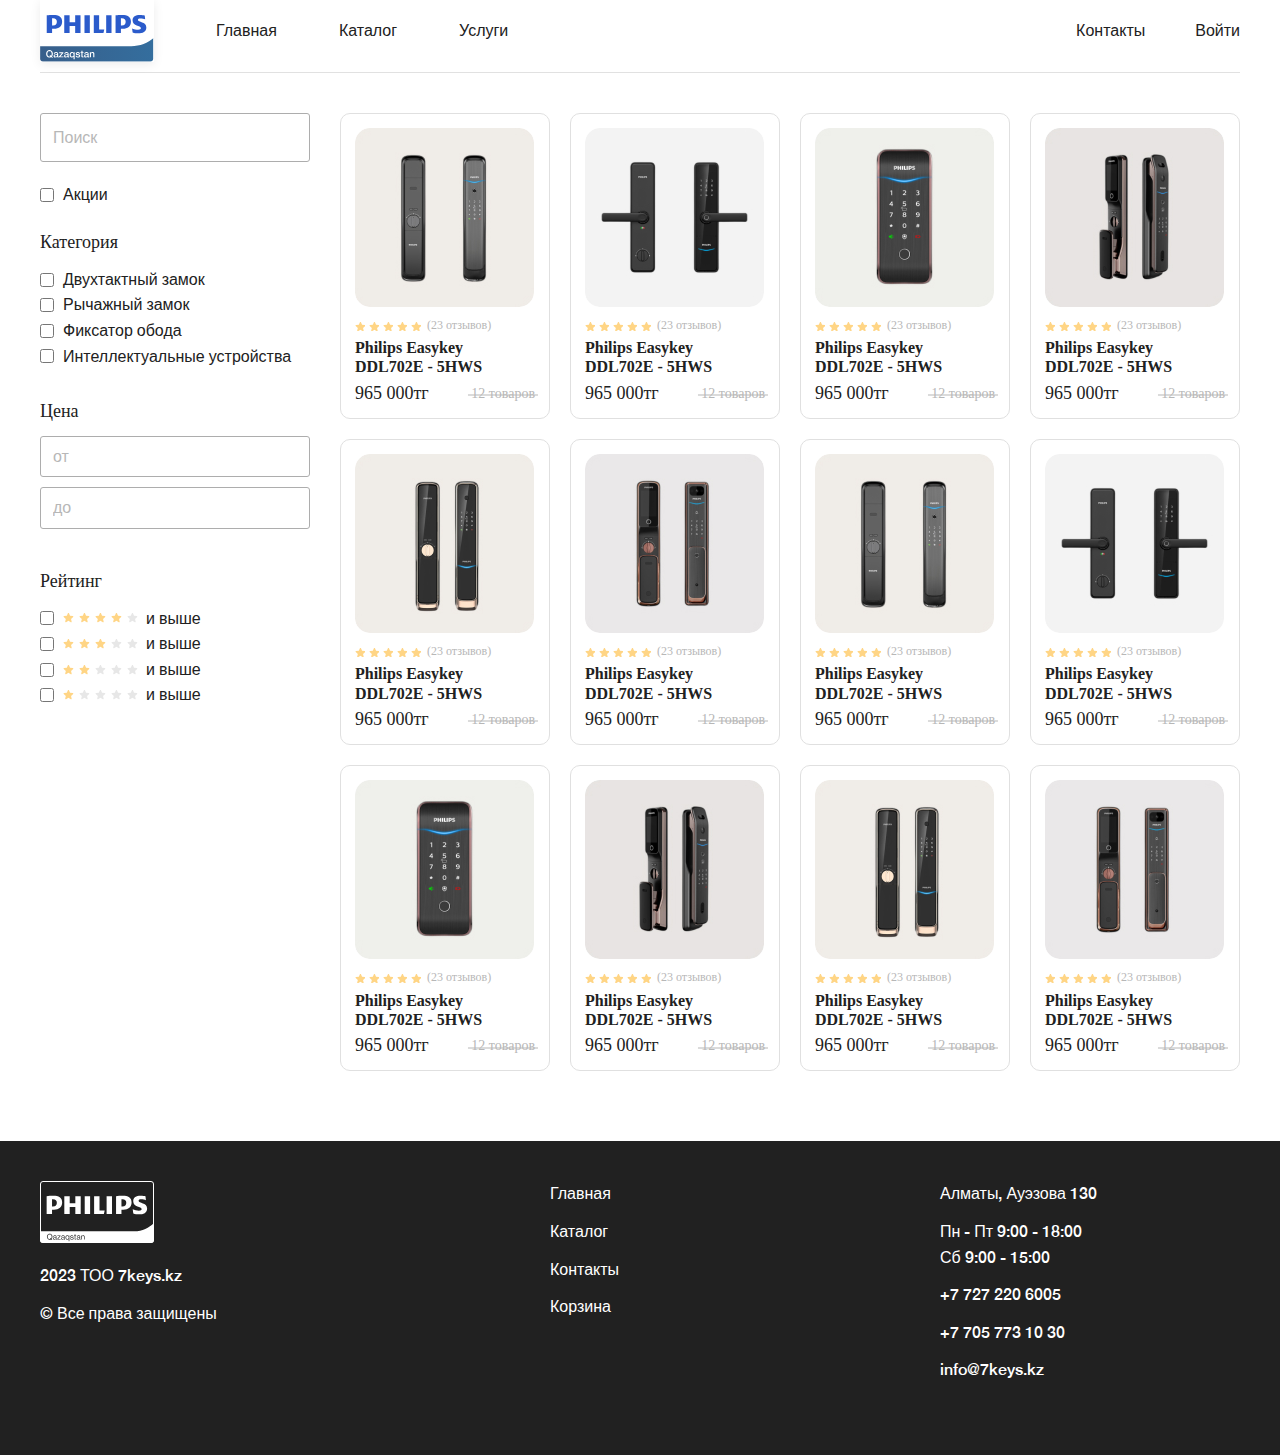
==== pages/uiLanding/catalog.html @ f738c66e "push all files" ====
<!DOCTYPE html>
<html lang="en">
<head>
  <meta charset="UTF-8">
  <meta http-equiv="X-UA-Compatible" content="IE=edge">
  <meta name="viewport" content="width=device-width, initial-scale=1.0">
  <link rel="stylesheet" href="../../../assets/css/index.min.css">
  <title>Электронные замки Philips</title>
</head>
<body>
  <header class="header">
    <div class="wrapper">
      <div class="header-inner">
        <div class="header-col">
          <a class="header-logo" href="#">
            <img src="../../assets/images/logo.svg" alt="">
          </a>
          <a class="header-link line" href="../../index.html">
            <p class="header-text">Главная</p>
          </a>
          <a class="header-link line" href="./catalog.html">
            <p class="header-text">Каталог</p>
          </a>
          <a class="header-link line" href="./services.html">
            <p class="header-text">Услуги</p>
          </a>
        </div>

        <div class="header-col">
          <a class="header-link line" href="./contacts.html">
            <p class="header-text">Контакты</p>
          </a>
          <a class="header-link line" href="#">
            <p class="header-text">Войти</p>
          </a>
        </div>
      </div>
    </div>
  </header>

  <div class="catalog">
    <div class="wrapper">
      <div class="catalog-inner">
        <div class="catalog-filter">
          <input class="catalog-filter-nameIput" type="text" placeholder="Поиск"/>

          <label for="" class="catalog-filter-label catalog-filter-sale">
            <input type="checkbox">
            <p>Акции</p>
          </label>

          <div class="catalog-filter-item">
            <h4 class="catalog-filter-title">Категория</h4>
            <label for="" class="catalog-filter-label">
              <input type="checkbox">
              <p>Двухтактный замок</p>
            </label>
            <label for="" class="catalog-filter-label">
              <input type="checkbox">
              <p>Рычажный замок</p>
            </label>
            <label for="" class="catalog-filter-label">
              <input type="checkbox">
              <p>Фиксатор обода</p>
            </label>
            <label for="" class="catalog-filter-label">
              <input type="checkbox">
              <p>Интеллектуальные устройства</p>
            </label>
          </div>

          <div class="catalog-filter-item">
            <h4 class="catalog-filter-title">Цена</h4>
            <input class="catalog-filter-price" type="text" placeholder="от"/>
            <input class="catalog-filter-price" type="text" placeholder="до"/>
          </div>

          <div class="catalog-filter-item">
            <h4 class="catalog-filter-title">Рейтинг</h4>
            <label for="" class="catalog-filter-label">
              <input type="checkbox">
              <div class="catalog-filter-rating">
                <div class="catalog-filter-rating-stars">
                  <svg><use xlink:href="../../assets/images/sprite.svg#star"></use></svg>
                  <svg><use xlink:href="../../assets/images/sprite.svg#star"></use></svg>
                  <svg><use xlink:href="../../assets/images/sprite.svg#star"></use></svg>
                  <svg><use xlink:href="../../assets/images/sprite.svg#star"></use></svg>
                  <svg><use xlink:href="../../assets/images/sprite.svg#star-gray"></use></svg>
                </div>
                <p>и выше</p>
              </div>
            </label>
            <label for="" class="catalog-filter-label">
              <input type="checkbox">
              <div class="catalog-filter-rating">
                <div class="catalog-filter-rating-stars">
                  <svg><use xlink:href="../../assets/images/sprite.svg#star"></use></svg>
                  <svg><use xlink:href="../../assets/images/sprite.svg#star"></use></svg>
                  <svg><use xlink:href="../../assets/images/sprite.svg#star"></use></svg>
                  <svg><use xlink:href="../../assets/images/sprite.svg#star-gray"></use></svg>
                  <svg><use xlink:href="../../assets/images/sprite.svg#star-gray"></use></svg>
                </div>
                <p>и выше</p>
              </div>
            </label>
            <label for="" class="catalog-filter-label">
              <input type="checkbox">
              <div class="catalog-filter-rating">
                <div class="catalog-filter-rating-stars">
                  <svg><use xlink:href="../../assets/images/sprite.svg#star"></use></svg>
                  <svg><use xlink:href="../../assets/images/sprite.svg#star"></use></svg>
                  <svg><use xlink:href="../../assets/images/sprite.svg#star-gray"></use></svg>
                  <svg><use xlink:href="../../assets/images/sprite.svg#star-gray"></use></svg>
                  <svg><use xlink:href="../../assets/images/sprite.svg#star-gray"></use></svg>
                </div>
                <p>и выше</p>
              </div>
            </label>
            <label for="" class="catalog-filter-label">
              <input type="checkbox">
              <div class="catalog-filter-rating">
                <div class="catalog-filter-rating-stars">
                  <svg><use xlink:href="../../assets/images/sprite.svg#star"></use></svg>
                  <svg><use xlink:href="../../assets/images/sprite.svg#star-gray"></use></svg>
                  <svg><use xlink:href="../../assets/images/sprite.svg#star-gray"></use></svg>
                  <svg><use xlink:href="../../assets/images/sprite.svg#star-gray"></use></svg>
                  <svg><use xlink:href="../../assets/images/sprite.svg#star-gray"></use></svg>
                </div>
                <p>и выше</p>
              </div>
            </label>
          </div>
        </div>

        <div class="catalog-locks">
          <a class="locks-item" href="#">
            <div class="locks-preview">
              <img src="../../assets/images/locks/locks-1.jpg" alt="">
            </div>
            <div>
              <div class="locks-rating">
                <div class="locks-stars">
                  <svg><use xlink:href="../../assets/images/sprite.svg#star"></use></svg>
                  <svg><use xlink:href="../../assets/images/sprite.svg#star"></use></svg>
                  <svg><use xlink:href="../../assets/images/sprite.svg#star"></use></svg>
                  <svg><use xlink:href="../../assets/images/sprite.svg#star"></use></svg>
                  <svg><use xlink:href="../../assets/images/sprite.svg#star"></use></svg>
                </div>
                <div class="locks-review">(23 отзывов)</div>
              </div>
              <h3 class="locks-title">Philips Easykey DDL702E - 5HWS</h3>
              <div class="locks-bottom">
                <h4 class="locks-price">965 000тг</h4>
                <p class="locks-oldPrice">12 товаров</p>
              </div>
            </div>
          </a>
          <a class="locks-item" href="#">
            <div class="locks-preview">
              <img src="../../assets/images/locks/locks-2.jpg" alt="">
            </div>
            <div>
              <div class="locks-rating">
                <div class="locks-stars">
                  <svg><use xlink:href="../../assets/images/sprite.svg#star"></use></svg>
                  <svg><use xlink:href="../../assets/images/sprite.svg#star"></use></svg>
                  <svg><use xlink:href="../../assets/images/sprite.svg#star"></use></svg>
                  <svg><use xlink:href="../../assets/images/sprite.svg#star"></use></svg>
                  <svg><use xlink:href="../../assets/images/sprite.svg#star"></use></svg>
                </div>
                <div class="locks-review">(23 отзывов)</div>
              </div>
              <h3 class="locks-title">Philips Easykey DDL702E - 5HWS</h3>
              <div class="locks-bottom">
                <h4 class="locks-price">965 000тг</h4>
                <p class="locks-oldPrice">12 товаров</p>
              </div>
            </div>
          </a>
          <a class="locks-item" href="#">
            <div class="locks-preview">
              <img src="../../assets/images/locks/locks-3.jpg" alt="">
            </div>
            <div>
              <div class="locks-rating">
                <div class="locks-stars">
                  <svg><use xlink:href="../../assets/images/sprite.svg#star"></use></svg>
                  <svg><use xlink:href="../../assets/images/sprite.svg#star"></use></svg>
                  <svg><use xlink:href="../../assets/images/sprite.svg#star"></use></svg>
                  <svg><use xlink:href="../../assets/images/sprite.svg#star"></use></svg>
                  <svg><use xlink:href="../../assets/images/sprite.svg#star"></use></svg>
                </div>
                <div class="locks-review">(23 отзывов)</div>
              </div>
              <h3 class="locks-title">Philips Easykey DDL702E - 5HWS</h3>
              <div class="locks-bottom">
                <h4 class="locks-price">965 000тг</h4>
                <p class="locks-oldPrice">12 товаров</p>
              </div>
            </div>
          </a>
          <a class="locks-item" href="#">
            <div class="locks-preview">
              <img src="../../assets/images/locks/locks-4.jpg" alt="">
            </div>
            <div>
              <div class="locks-rating">
                <div class="locks-stars">
                  <svg><use xlink:href="../../assets/images/sprite.svg#star"></use></svg>
                  <svg><use xlink:href="../../assets/images/sprite.svg#star"></use></svg>
                  <svg><use xlink:href="../../assets/images/sprite.svg#star"></use></svg>
                  <svg><use xlink:href="../../assets/images/sprite.svg#star"></use></svg>
                  <svg><use xlink:href="../../assets/images/sprite.svg#star"></use></svg>
                </div>
                <div class="locks-review">(23 отзывов)</div>
              </div>
              <h3 class="locks-title">Philips Easykey DDL702E - 5HWS</h3>
              <div class="locks-bottom">
                <h4 class="locks-price">965 000тг</h4>
                <p class="locks-oldPrice">12 товаров</p>
              </div>
            </div>
          </a>
          <a class="locks-item" href="#">
            <div class="locks-preview">
              <img src="../../assets/images/locks/locks-5.jpg" alt="">
            </div>
            <div>
              <div class="locks-rating">
                <div class="locks-stars">
                  <svg><use xlink:href="../../assets/images/sprite.svg#star"></use></svg>
                  <svg><use xlink:href="../../assets/images/sprite.svg#star"></use></svg>
                  <svg><use xlink:href="../../assets/images/sprite.svg#star"></use></svg>
                  <svg><use xlink:href="../../assets/images/sprite.svg#star"></use></svg>
                  <svg><use xlink:href="../../assets/images/sprite.svg#star"></use></svg>
                </div>
                <div class="locks-review">(23 отзывов)</div>
              </div>
              <h3 class="locks-title">Philips Easykey DDL702E - 5HWS</h3>
              <div class="locks-bottom">
                <h4 class="locks-price">965 000тг</h4>
                <p class="locks-oldPrice">12 товаров</p>
              </div>
            </div>
          </a>
          <a class="locks-item" href="#">
            <div class="locks-preview">
              <img src="../../assets/images/locks/locks-6.jpg" alt="">
            </div>
            <div>
              <div class="locks-rating">
                <div class="locks-stars">
                  <svg><use xlink:href="../../assets/images/sprite.svg#star"></use></svg>
                  <svg><use xlink:href="../../assets/images/sprite.svg#star"></use></svg>
                  <svg><use xlink:href="../../assets/images/sprite.svg#star"></use></svg>
                  <svg><use xlink:href="../../assets/images/sprite.svg#star"></use></svg>
                  <svg><use xlink:href="../../assets/images/sprite.svg#star"></use></svg>
                </div>
                <div class="locks-review">(23 отзывов)</div>
              </div>
              <h3 class="locks-title">Philips Easykey DDL702E - 5HWS</h3>
              <div class="locks-bottom">
                <h4 class="locks-price">965 000тг</h4>
                <p class="locks-oldPrice">12 товаров</p>
              </div>
            </div>
          </a>
          <a class="locks-item" href="#">
            <div class="locks-preview">
              <img src="../../assets/images/locks/locks-1.jpg" alt="">
            </div>
            <div>
              <div class="locks-rating">
                <div class="locks-stars">
                  <svg><use xlink:href="../../assets/images/sprite.svg#star"></use></svg>
                  <svg><use xlink:href="../../assets/images/sprite.svg#star"></use></svg>
                  <svg><use xlink:href="../../assets/images/sprite.svg#star"></use></svg>
                  <svg><use xlink:href="../../assets/images/sprite.svg#star"></use></svg>
                  <svg><use xlink:href="../../assets/images/sprite.svg#star"></use></svg>
                </div>
                <div class="locks-review">(23 отзывов)</div>
              </div>
              <h3 class="locks-title">Philips Easykey DDL702E - 5HWS</h3>
              <div class="locks-bottom">
                <h4 class="locks-price">965 000тг</h4>
                <p class="locks-oldPrice">12 товаров</p>
              </div>
            </div>
          </a>
          <a class="locks-item" href="#">
            <div class="locks-preview">
              <img src="../../assets/images/locks/locks-2.jpg" alt="">
            </div>
            <div>
              <div class="locks-rating">
                <div class="locks-stars">
                  <svg><use xlink:href="../../assets/images/sprite.svg#star"></use></svg>
                  <svg><use xlink:href="../../assets/images/sprite.svg#star"></use></svg>
                  <svg><use xlink:href="../../assets/images/sprite.svg#star"></use></svg>
                  <svg><use xlink:href="../../assets/images/sprite.svg#star"></use></svg>
                  <svg><use xlink:href="../../assets/images/sprite.svg#star"></use></svg>
                </div>
                <div class="locks-review">(23 отзывов)</div>
              </div>
              <h3 class="locks-title">Philips Easykey DDL702E - 5HWS</h3>
              <div class="locks-bottom">
                <h4 class="locks-price">965 000тг</h4>
                <p class="locks-oldPrice">12 товаров</p>
              </div>
            </div>
          </a>
          <a class="locks-item" href="#">
            <div class="locks-preview">
              <img src="../../assets/images/locks/locks-3.jpg" alt="">
            </div>
            <div>
              <div class="locks-rating">
                <div class="locks-stars">
                  <svg><use xlink:href="../../assets/images/sprite.svg#star"></use></svg>
                  <svg><use xlink:href="../../assets/images/sprite.svg#star"></use></svg>
                  <svg><use xlink:href="../../assets/images/sprite.svg#star"></use></svg>
                  <svg><use xlink:href="../../assets/images/sprite.svg#star"></use></svg>
                  <svg><use xlink:href="../../assets/images/sprite.svg#star"></use></svg>
                </div>
                <div class="locks-review">(23 отзывов)</div>
              </div>
              <h3 class="locks-title">Philips Easykey DDL702E - 5HWS</h3>
              <div class="locks-bottom">
                <h4 class="locks-price">965 000тг</h4>
                <p class="locks-oldPrice">12 товаров</p>
              </div>
            </div>
          </a>
          <a class="locks-item" href="#">
            <div class="locks-preview">
              <img src="../../assets/images/locks/locks-4.jpg" alt="">
            </div>
            <div>
              <div class="locks-rating">
                <div class="locks-stars">
                  <svg><use xlink:href="../../assets/images/sprite.svg#star"></use></svg>
                  <svg><use xlink:href="../../assets/images/sprite.svg#star"></use></svg>
                  <svg><use xlink:href="../../assets/images/sprite.svg#star"></use></svg>
                  <svg><use xlink:href="../../assets/images/sprite.svg#star"></use></svg>
                  <svg><use xlink:href="../../assets/images/sprite.svg#star"></use></svg>
                </div>
                <div class="locks-review">(23 отзывов)</div>
              </div>
              <h3 class="locks-title">Philips Easykey DDL702E - 5HWS</h3>
              <div class="locks-bottom">
                <h4 class="locks-price">965 000тг</h4>
                <p class="locks-oldPrice">12 товаров</p>
              </div>
            </div>
          </a>
          <a class="locks-item" href="#">
            <div class="locks-preview">
              <img src="../../assets/images/locks/locks-5.jpg" alt="">
            </div>
            <div>
              <div class="locks-rating">
                <div class="locks-stars">
                  <svg><use xlink:href="../../assets/images/sprite.svg#star"></use></svg>
                  <svg><use xlink:href="../../assets/images/sprite.svg#star"></use></svg>
                  <svg><use xlink:href="../../assets/images/sprite.svg#star"></use></svg>
                  <svg><use xlink:href="../../assets/images/sprite.svg#star"></use></svg>
                  <svg><use xlink:href="../../assets/images/sprite.svg#star"></use></svg>
                </div>
                <div class="locks-review">(23 отзывов)</div>
              </div>
              <h3 class="locks-title">Philips Easykey DDL702E - 5HWS</h3>
              <div class="locks-bottom">
                <h4 class="locks-price">965 000тг</h4>
                <p class="locks-oldPrice">12 товаров</p>
              </div>
            </div>
          </a>
          <a class="locks-item" href="#">
            <div class="locks-preview">
              <img src="../../assets/images/locks/locks-6.jpg" alt="">
            </div>
            <div>
              <div class="locks-rating">
                <div class="locks-stars">
                  <svg><use xlink:href="../../assets/images/sprite.svg#star"></use></svg>
                  <svg><use xlink:href="../../assets/images/sprite.svg#star"></use></svg>
                  <svg><use xlink:href="../../assets/images/sprite.svg#star"></use></svg>
                  <svg><use xlink:href="../../assets/images/sprite.svg#star"></use></svg>
                  <svg><use xlink:href="../../assets/images/sprite.svg#star"></use></svg>
                </div>
                <div class="locks-review">(23 отзывов)</div>
              </div>
              <h3 class="locks-title">Philips Easykey DDL702E - 5HWS</h3>
              <div class="locks-bottom">
                <h4 class="locks-price">965 000тг</h4>
                <p class="locks-oldPrice">12 товаров</p>
              </div>
            </div>
          </a>
        </div>
      </div>
    </div>
  </div>


  <footer class="footer">
    <div class="wrapper">
      <div class="footer-inner">
        <div class="footer-col">
          <a class="footer-logo" href="#">
            <svg><use xlink:href="../../assets/images/sprite.svg#logo-white"></use></svg>
          </a>
          <p class="footer-text">2023 ТОО 7keys.kz</p>
          <p class="footer-text">© Все права защищены</p>
        </div>
        <div class="footer-col">
          <a class="footer-link line white" href="#">
            <p class="footer-text">Главная</p>
          </a>
          <a class="footer-link line white" href="#">
            <p class="footer-text">Каталог</p>
          </a>
          <a class="footer-link line white" href="#">
            <p class="footer-text">Контакты</p>
          </a>
          <a class="footer-link line white" href="#">
            <p class="footer-text">Корзина</p>
          </a>
        </div>
        <div class="footer-col">
          <p class="footer-text">Алматы, Ауэзова 130</p>
          <p class="footer-text">Пн - Пт 9:00 - 18:00 <br> Сб 9:00 - 15:00</p>
          <a class="footer-link line white" href="#">
            <p class="footer-text">+7 727 220 6005</p>
          </a>
          <a class="footer-link line white" href="#">
            <p class="footer-text">+7 705 773 10 30</p>
          </a>
          <a class="footer-link line white" href="#">
            <p class="footer-text">info@7keys.kz</p>
          </a>
        </div>
      </div>
    </div>
  </footer>
</body>
</html>
---- assets/css/index.min.css ----
@import '../fonts/HelveticaNeue/stylesheet.css';
@import '../fonts/Roboto/stylesheet.css';
body {
  font-family: "HelveticaNeue", sans-serif;
  font-size: 14px;
  color: #070917;
  background-color: #fff;
  padding: 0;
  margin: 0;
  overflow-y: overlay;
  overflow-x: hidden;
}
body.no-scroll {
  overflow: hidden;
}

#app {
  min-height: 100vh;
  overflow-x: hidden;
  display: flex;
  flex-direction: column;
  justify-content: space-between;
}

*,
*:hover,
*:after {
  box-sizing: border-box;
  font-family: "HelveticaNeue", sans-serif;
}

h1, h2, h3, h4, h5, h6, p, li, div, span {
  cursor: default;
}

h1, h2, h3, h4, h5, h6 {
  margin: 0;
  font-family: "HelveticaNeue", sans-serif;
  font-weight: 900;
}

p {
  color: #212121;
  font-size: 16px;
  line-height: 1.6;
  margin: 0;
}

ul {
  display: block;
  list-style-type: disc;
  padding-left: 24px;
  margin: 0;
}
ul li {
  color: #212121;
  font-size: 16px;
  line-height: 1.6;
  margin-bottom: 0 !important;
}

a,
input,
button {
  font-family: "HelveticaNeue", sans-serif;
  text-decoration: none;
  border: 0;
  margin: 0;
  padding: 0;
  cursor: pointer;
}
a *,
input *,
button * {
  cursor: pointer !important;
}

a button {
  pointer-events: none;
}

input {
  cursor: text;
}

textarea:focus,
input:focus,
button:focus {
  outline: none;
}

button {
  font-weight: 500;
  font-size: 14px;
  background-color: transparent;
}

a {
  color: #070917;
  font-weight: 500;
  font-size: 14px;
}

img,
.img {
  display: block;
  max-width: 100%;
  height: auto;
}

/* -----VARIABLES----- */
.bg-cover {
  overflow: hidden;
}
.bg-cover img {
  height: 100%;
  width: 100%;
}

.wrapper {
  width: 100%;
  max-width: 1280px;
  padding: 0 40px;
  margin: 0 auto;
}
.wrapper.block {
  margin: 60px 0 70px;
}
.wrapper-title {
  font-weight: 700;
  font-size: 32px;
  line-height: 1.2;
  margin-bottom: 28px;
  color: #212121;
}
.wrapper-header-withSb {
  margin-bottom: 30px;
}
.wrapper-header-withSb .wrapper-title {
  margin-bottom: 14px;
}

.header {
  width: 100%;
  top: 0px;
  z-index: 999;
  background-color: transparent;
  box-shadow: 0px 2px 10px rgba(0, 0, 0, 0);
  margin-bottom: 40px;
  transition: all 0.3s linear;
}
.header.big .header-logo {
  width: 175px;
}
.header.big .header-logo img {
  height: 100px;
  width: 185px;
}
.header.fixed {
  background-color: white;
  box-shadow: 0px 2px 10px rgba(0, 0, 0, 0.1);
}
.header.fixed .header-text {
  color: #212121;
}
.header-main .header-text {
  color: white;
}
.header-inner {
  display: flex;
  justify-content: space-between;
  align-items: center;
  padding: 0 0 10px;
  border-bottom: 1px solid #E1E1E1;
}
.header-col {
  display: flex;
  align-items: center;
  grid-gap: 50px;
}
.header-col:first-of-type {
  grid-gap: 62px;
}
.header-logo {
  display: block;
  height: 62px;
  width: 114px;
  box-shadow: 0px 2px 10px rgba(0, 0, 0, 0.08);
  position: relative;
  transition: all 0.4s linear;
}
.header-logo img {
  height: 100%;
  width: 100%;
  max-width: 2000px !important;
  position: absolute;
  left: 0;
  top: 0;
  transition: all 0.4s linear;
}
.header-text {
  font-weight: 500;
  margin-bottom: 0;
}

.footer {
  margin-top: 70px;
  padding: 40px 0 60px;
  background-color: #212121;
}
.footer-inner {
  display: grid;
  grid-template-columns: 40% 30% 25%;
  justify-content: space-between;
}
.footer-col {
  display: flex;
  flex-direction: column;
}
.footer-logo {
  display: block;
  height: 62px;
  width: 114px;
  margin-bottom: 20px;
}
.footer-text {
  color: white;
  margin-bottom: 12px;
}
.footer-link {
  display: inline-block;
  color: white;
  margin-bottom: 12px;
}
.footer-link .footer-text {
  margin-bottom: 0;
}

.nav {
  display: flex;
  grid-gap: 95px;
}
.nav-link {
  min-width: 50px;
  height: 80px;
  display: inline-flex;
  align-items: center;
  justify-content: center;
  position: relative;
}
.nav-link::after {
  content: "";
  display: block;
  width: 100%;
  height: 3px;
  position: absolute;
  left: 0;
  bottom: 0;
  opacity: 0;
  background-color: #4094F7;
  transition: all 0.4s ease-in-out;
}
.nav-link:hover span {
  color: #4094F7;
}
.nav-link:hover::after {
  opacity: 1;
  background-color: rgba(64, 148, 247, 0.3);
}
.nav-link:hover svg {
  fill: #4094F7 !important;
}
.nav-link.active span {
  font-weight: 500;
  color: #212121;
}
.nav-link.active::after {
  opacity: 1;
  background-color: #4094F7 !important;
}
.nav-link span {
  font-weight: 400;
  font-size: 18px;
  color: #575F76;
  transition: all 0.3s ease-in-out;
}

.form-inputs {
  display: flex;
  flex-direction: column;
  grid-gap: 25px;
  margin-bottom: 40px;
}
.form-item {
  display: flex;
  flex-direction: column;
  grid-gap: 10px;
}
.form-label {
  font-weight: 400;
  font-size: 16px;
}
.form-label span {
  color: #F95050;
}
.form-checkboxlist {
  display: inline-flex;
  grid-gap: 15px;
}
.form-itemsCount {
  color: #B7B7B7;
  font-weight: 400;
  font-size: 16px;
}
.form-footer {
  display: flex;
  grid-gap: 25px;
}

input,
textarea {
  width: 100%;
  color: #212121;
  font-weight: 400;
  font-size: 16px;
  line-height: 1.2;
  width: 100%;
  padding: 14px 12px;
  border: 1.2px solid #ADADAD;
  border-radius: 3px;
}
input::-moz-placeholder, textarea::-moz-placeholder {
  color: #B7B7B7;
  font-weight: 400;
  font-size: 16px;
}
input::placeholder,
textarea::placeholder {
  color: #B7B7B7;
  font-weight: 400;
  font-size: 16px;
}

textarea {
  min-height: 135px;
}

.inputCheckbox {
  display: flex;
  align-items: center;
  grid-gap: 15px;
}
.inputCheckbox input[type=checkbox], .inputCheckbox input[type=radio] {
  display: block;
  height: 28px;
  width: 28px;
  cursor: pointer;
  border: 1px solid #EAEAEA;
  box-shadow: none;
}
.inputCheckbox label {
  font-weight: 400;
  font-size: 16px;
  color: #212121;
  cursor: pointer;
}

.inputDropFile {
  max-width: 875px;
}
.inputDropFile input[type=file] {
  opacity: 0;
  visibility: hidden;
  position: absolute;
}
.inputDropFile .drop-file {
  height: 135px;
  display: flex;
  align-items: center;
  justify-content: center;
  padding: 0 100px;
  margin-bottom: 5px;
  border-radius: 10px;
  border: 1px solid #EAEAEA;
}
.inputDropFile .drop-file p.text {
  font-weight: 400;
  font-size: 16px;
  line-height: 1.4;
  text-align: center;
  color: rgba(64, 148, 247, 0.3);
}
.inputDropFile label {
  display: inline-flex;
  align-items: center;
  grid-gap: 10px;
  padding: 7px 20px;
  background: rgba(64, 148, 247, 0.1);
  border-radius: 10px;
}
.inputDropFile label svg {
  display: block;
  height: 28px;
  width: 28px;
  fill: transparent;
}
.inputDropFile label p.text {
  font-weight: 400;
  font-size: 16px;
  line-height: 1.2;
  color: #4094F7;
}

.modal {
  width: 100%;
  height: 100vh;
  position: fixed;
  left: 0;
  top: 0;
  z-index: 200;
  padding: 200px 0 100px;
  overflow-y: auto;
  overflow-x: hidden;
  visibility: hidden;
  opacity: 0;
  background-color: rgba(33, 33, 33, 0);
  transition: background-color 0.1s ease-in-out, opacity 0.3s ease-in-out;
}
.modal.full-horizontal .modal-inner {
  padding-top: 80px;
}
.modal.full-horizontal .modal-card {
  max-width: 100%;
}
.modal.small .modal-card {
  max-width: 600px;
}
.modal.show {
  opacity: 1;
  visibility: visible;
  background-color: rgba(33, 33, 33, 0.5);
}
.modal.show .modal-card {
  left: 0;
  top: 0;
}
.modal .wrapper {
  display: flex;
  justify-content: center;
}
.modal-inner {
  width: 100%;
  max-width: 800px;
  padding: 24px;
  border-radius: 10px;
  background-color: white;
  position: relative;
}
.modal-exit {
  position: absolute;
  right: -25px;
  top: -40px;
  z-index: 2;
}
.modal-exit svg {
  display: block;
  height: 32px;
  width: 32px;
  fill: #B7B7B7;
  transition: all 0.3s ease-in-out;
}
.modal-exit:hover svg {
  fill: #212121;
}
.modal-arrows {
  width: calc(100% + 120px);
  display: flex;
  justify-content: space-between;
  position: absolute;
  top: 50%;
  left: 50%;
  z-index: 2;
  transform: translate3d(-50%, -50%, 0);
}
.modal-arrow {
  display: block;
  height: 38px;
  width: 38px;
}
.modal-arrow.left {
  transform: rotate(-180deg);
}
.modal-count {
  font-family: "Helvetica Neue";
  color: #FFFFFF;
  position: absolute;
  bottom: -28px;
  right: 0;
}

button.filled, button.outlined {
  font-weight: 400;
  font-size: 16px;
  text-align: center;
  padding: 14px 30px;
  border-radius: 6px;
  transition: all 0.3s ease-in-out;
}
button.filled.small, button.outlined.small {
  min-width: 60px;
  padding: 9px 20px 10px;
  border-radius: 30px;
}
button.filled.small.gray, button.outlined.small.gray {
  color: #B7B7B7;
}
button.filled .text, button.outlined .text {
  font-weight: 400;
  font-size: 16px;
}
button.filled {
  color: white;
  font-weight: 500;
  background-color: #4094F7;
}
button.filled .text {
  color: white;
  font-weight: 500;
}
button.filled.green {
  background-color: #3BC963;
}
button.filled.green:hover {
  background-color: #34bc5a;
}
button.filled.gray {
  color: #575F76;
  background-color: rgba(215, 216, 225, 0.5);
}
button.filled.gray:hover {
  background-color: rgba(183, 183, 183, 0.3);
}
button.filled.gray.small {
  color: #B7B7B7;
  border-radius: 5px;
}
button.outlined {
  color: #575F76;
  border: 1px solid rgba(215, 216, 225, 0.5);
}
button.outlined:hover {
  background-color: rgba(106, 75, 255, 0.1);
}
button.outlined.dark {
  border-color: #212121;
}
button.outlined.small.active {
  color: white;
  background-color: #4094F7;
}
button.have-icon {
  min-width: 50px;
  padding: 0;
  display: flex;
  justify-content: center;
  align-items: center;
}
button.have-icon svg {
  display: block;
  height: 24px;
  width: 24px;
}
button.like {
  height: 50px;
  width: 50px;
  display: flex;
  align-items: center;
  justify-content: center;
  border: 1px solid #3BC963;
  border-radius: 6px;
}
button.like svg {
  display: block;
  height: 24px;
  width: 24px;
  fill: transparent;
  stroke: #3BC963;
  transition: fill 0.3s ease-in-out;
}
button.like.liked svg {
  fill: #3BC963;
}

.dropdown {
  height: 50px;
  width: 100%;
  min-width: 310px;
  max-width: 480px;
  border-radius: 10px;
  background: white;
  position: relative;
}
.dropdown::before {
  content: "";
  width: 24px;
  height: 24px;
  position: absolute;
  right: 12px;
  top: 24px;
  z-index: 2;
  transform: translateY(-50%);
  background-image: url([data-uri]);
  pointer-events: none;
  transition: all 0.6s ease-in-out;
}
.dropdown input {
  width: 100%;
  height: 100%;
  padding: 12px 13px;
  font-weight: 400;
  font-size: 16px;
  cursor: pointer;
  outline: none;
  position: absolute;
  top: 0;
  left: 0;
  -webkit-user-select: none;
     -moz-user-select: none;
          user-select: none;
  border-radius: 10px;
  border: 1px solid rgba(215, 216, 225, 0.5);
}
.dropdown input::-moz-placeholder {
  font-weight: 400;
  font-size: 16px;
  color: #B7B7B7;
}
.dropdown input::placeholder {
  font-weight: 400;
  font-size: 16px;
  color: #B7B7B7;
}
.dropdown .options {
  width: 100%;
  max-height: 400px;
  cursor: pointer;
  overflow-y: auto;
  visibility: hidden;
  opacity: 0;
  padding: 8px;
  position: absolute;
  top: 60px;
  z-index: 2;
  transition: all 0.7s ease;
  transform: translateY(-50px);
  background: white;
  background: rgba(255, 255, 255, 0.9);
  border-radius: 10px;
  box-shadow: 0 10px 25px rgba(124, 130, 141, 0.2);
  backdrop-filter: blur(4.5px);
  -webkit-backdrop-filter: blur(4.5px);
  border: 1px solid rgba(255, 255, 255, 0.18);
}
.dropdown .options .option {
  cursor: pointer;
  color: #575F76;
  padding: 10px;
  border-radius: 10px;
  transition: all 0.2s ease;
}
.dropdown .options .option:not(:last-of-type) {
  margin-bottom: 8px;
}
.dropdown .options .option:hover {
  color: white;
  background: rgba(106, 75, 255, 0.5);
}
.dropdown.opened .options {
  opacity: 1;
  visibility: visible;
  transform: translateY(0);
}
.dropdown.opened::before {
  top: 12px;
  transform: rotateX(180deg);
}

.line {
  display: block;
  width: -moz-fit-content;
  width: fit-content;
  position: relative;
}
.line::after {
  content: "";
  display: block;
  height: 0;
  width: 80%;
  position: absolute;
  top: 100%;
  left: 50%;
  transform: translateX(-50%);
  opacity: 0;
  border-bottom: 1.6px solid #212121;
  transition: all 0.3s ease-in-out;
}
.line:hover::after {
  opacity: 1;
  width: 100%;
}
.line.white::after {
  border-color: white;
}

.slider-block {
  display: flex;
  overflow-x: auto;
  grid-gap: 20px;
  margin: 0 -40px;
}

.main section {
  margin: 60px 0 70px;
}

.intro {
  background: url("../images/intro/intro-bg.jpg") center no-repeat;
  background-size: cover;
  margin: 0px !important;
}
.intro-inner {
  min-height: 600px;
  height: 100vh;
  padding-top: 80px;
  display: flex;
  align-items: center;
  justify-content: space-between;
}
.intro-title {
  font-weight: 500;
  font-size: 48px;
  line-height: 1.4;
  color: white;
  margin-bottom: 24px;
}
.intro-text {
  color: white;
  margin-bottom: 40px;
}
.intro-bottom {
  display: flex;
  grid-gap: 40px;
  margin-bottom: 100px;
}
.intro-btn {
  padding: 16px 38px;
  border: 1.4px solid white;
  border-radius: 6px;
  font-weight: 500;
  font-size: 16px;
  line-height: 1.2;
  color: white;
}
.intro-contacts {
  display: flex;
  align-items: center;
  grid-gap: 18px;
}
.intro-contacts-text {
  color: white;
}
.intro-contacts .line {
  height: 100%;
  width: 2px;
  background-color: white;
}
.intro-preview {
  width: 435px;
  height: 550px;
}

.aboutUs-inner {
  display: flex;
  align-items: center;
  justify-content: space-between;
  grid-gap: 40px;
}
.aboutUs p {
  margin-bottom: 10px;
}

.advantages {
  background: url("../images/advantages-bg.jpg") center no-repeat;
  background-size: cover;
}
.advantages-inner {
  padding: 75px 0 90px;
}
.advantages .wrapper-title {
  color: white;
}
.advantages-item {
  display: flex;
  grid-gap: 10px;
  margin-bottom: 14px;
}
.advantages-item svg {
  display: block;
  height: 24px;
  width: 24px;
}
.advantages-text {
  padding-top: 4px;
  color: white;
}

.gallery-inner {
  display: flex;
  align-items: center;
  grid-gap: 60px;
}
.gallery-photos {
  width: 720px;
  display: grid;
  grid-template-columns: repeat(3, 1fr);
}
.gallery-photo {
  padding-bottom: 100%;
  background-size: cover;
  background-position: center;
  background-repeat: no-repeat;
}
.gallery-col .wrapper-title {
  margin-bottom: 14px;
}
.gallery-col p {
  margin-bottom: 50px;
}
.gallery-link {
  font-family: "Helvetica Neue";
  font-weight: 500;
  font-size: 28px;
  color: #212121;
}

.review-photos {
  display: grid;
  grid-template-columns: repeat(3, 1fr);
  margin-bottom: 22px;
}
.review-authorBlock {
  display: flex;
  align-items: center;
  justify-content: space-between;
  margin-bottom: 18px;
}
.review-author {
  display: flex;
  align-items: center;
  grid-gap: 14px;
}
.review-author-avatar {
  display: block;
  height: 50px;
  width: 50px;
  border-radius: 50%;
}
.review-author-name {
  font-family: "Helvetica Neue";
  font-weight: 500;
  font-size: 16px;
  line-height: 1.4;
  color: #212121;
}
.review-rating {
  display: flex;
  flex-direction: column;
  align-items: end;
}
.review-rating-stars {
  display: flex;
  grid-gap: 12px;
}
.review-rating-stars svg {
  display: block;
  height: 18px !important;
  width: 18px !important;
}
.review-rating-count {
  font-weight: 400;
  font-size: 12px;
  line-height: 1;
  color: #B7B7B7;
}
.review-commet {
  font-family: "Helvetica Neue";
}

.contacts-block {
  display: grid;
  grid-template-columns: repeat(2, 1fr);
}
.contacts-block.top {
  padding-bottom: 45px;
  margin-bottom: 40px;
  border-bottom: 1px solid #DADADA;
}
.contacts-data p,
.contacts-data a {
  margin-bottom: 14px;
}
.contacts-link p {
  margin-bottom: 0px;
}
.contacts-form-top {
  display: grid;
  grid-template-columns: repeat(2, 1fr);
  grid-gap: 20px;
  margin-bottom: 20px;
}
.contacts-form textarea {
  margin-bottom: 20px;
}
.contacts-map {
  height: 335px;
  background-color: #EAEAEA;
}

.device-intro {
  display: grid;
  grid-template-columns: 520px 1fr;
  grid-gap: 40px;
}
.device-preview-big {
  padding-bottom: 77%;
  background-color: grey;
  border: 1px solid #E7E7E7;
  margin-bottom: 10px;
  position: relative;
}
.device-preview-big .device-preview-big button {
  position: absolute;
  top: 3px;
  right: 3px;
}
.device-preview-big .device-preview-big button svg {
  height: 48px !important;
  width: 48px !important;
}
.device-preview-item {
  height: 80px;
  width: 80px;
}
.device-preview-item.big {
  height: 100%;
  width: 100%;
  position: absolute;
  top: 0;
  left: 0;
}
.device-preview-slider {
  display: flex;
  grid-gap: 16px;
}

.catalog-inner {
  display: grid;
  grid-template-columns: 270px 1fr;
  grid-gap: 30px;
}
.catalog-filter-title {
  font-family: "Helvetica Neue";
  font-weight: 500;
  font-size: 18px;
  color: #212121;
  margin-bottom: 14px;
}
.catalog-filter-nameIput {
  margin-bottom: 20px;
}
.catalog-filter-sale {
  margin-bottom: 24px;
}
.catalog-filter-item {
  margin-bottom: 32px;
}
.catalog-filter-label {
  display: flex;
  align-items: center;
  grid-gap: 9px;
}
.catalog-filter-label input {
  display: block;
  height: 14px;
  width: 14px;
}
.catalog-filter-rating {
  display: flex;
  align-items: center;
  grid-gap: 7px;
}
.catalog-filter-rating-stars {
  display: flex;
  grid-gap: 4px;
}
.catalog-filter-rating-stars svg {
  display: block;
  width: 12px;
  height: 12px;
}
.catalog-filter-price {
  padding: 10px 12px;
  margin-bottom: 10px;
}
.catalog-locks {
  display: flex;
  flex-wrap: wrap;
  grid-gap: 20px;
}

.locks-item {
  width: 210px;
  display: flex;
  align-items: center;
  flex-direction: column;
  align-items: flex-start;
  padding: 14px;
  gap: 12px;
  background: #FFFFFF;
  border: 1px solid #E0E0E0;
  border-radius: 10px;
}
.locks-preview {
  width: 179px;
  height: 179px;
  border-radius: 15px;
  overflow: hidden;
  position: relative;
}
.locks-rating {
  display: flex;
  align-items: center;
  grid-gap: 6px;
  margin-bottom: 6px;
}
.locks-stars {
  display: flex;
  grid-gap: 4px;
}
.locks-stars svg {
  display: block;
  height: 10px;
  width: 10px;
}
.locks-review {
  font-family: "Helvetica Neue";
  font-weight: 400;
  font-size: 12px;
  line-height: 1.1;
  color: #B7B7B7;
}
.locks-title {
  font-weight: 700;
  font-size: 16px;
  line-height: 1.2;
  font-family: "Helvetica Neue";
  color: #212121;
  margin-bottom: 6px;
}
.locks-bottom {
  display: flex;
  align-items: center;
  justify-content: space-between;
}
.locks-price {
  font-family: "Helvetica Neue";
  font-weight: 500;
  font-size: 18px;
  line-height: 1.2;
  color: #16182D;
  color: #212121;
}
.locks-oldPrice {
  font-family: "Helvetica Neue";
  font-weight: 400;
  font-size: 14px;
  line-height: 1.4;
  color: #B7B7B7;
  position: relative;
}
.locks-oldPrice::after {
  content: "";
  display: block;
  height: 1px;
  width: 110%;
  position: absolute;
  left: 50%;
  top: 60%;
  transform: translate3d(-50%, -50%, 0);
  background-color: #B7B7B7;
}

.categories-item {
  display: flex;
  flex-direction: row;
  align-items: center;
  padding: 14px;
  gap: 12px;
  min-width: 330px;
  width: 330px;
  height: 148px;
  background: #FFFFFF;
  border: 1px solid #E0E0E0;
  border-radius: 10px;
}
.categories-preview {
  display: block;
  width: 120px;
  height: 120px;
  border-radius: 15px;
  overflow: hidden;
}
.categories-title {
  font-weight: 500;
  font-size: 18px;
  line-height: 1.2;
  font-family: "Helvetica Neue";
  color: #212121;
  margin-bottom: 6px;
}
.categories-text {
  font-family: "Helvetica Neue";
  font-weight: 400;
  font-size: 14px;
  color: #B7B7B7;
}

.partners-inner {
  display: flex;
  grid-gap: 75px;
}
.partners-item {
  display: block;
  height: 105px;
  width: 210px;
  filter: grayscale(1);
  opacity: 0.6;
  transition: all 0.3s ease-in-out;
}
.partners-item:hover {
  filter: grayscale(0);
  opacity: 1;
}

.projects-item {
  display: flex;
  align-items: center;
  flex-direction: column;
  align-items: flex-start;
  padding: 14px;
  gap: 12px;
  background: #FFFFFF;
  border: 1px solid #E0E0E0;
  border-radius: 10px;
}
.projects-preview {
  width: 280px;
  height: 200px;
  border-radius: 15px;
  overflow: hidden;
  position: relative;
}
.projects-preview .logo {
  position: absolute;
  top: 14px;
  right: 20px;
  z-index: 2;
}
.projects-subtitle {
  font-weight: 500;
  font-size: 14px;
  font-family: "Helvetica Neue";
  color: #212121;
  margin-bottom: 6px;
}
.projects-title {
  font-family: "Helvetica Neue";
  font-weight: 500;
  font-size: 18px;
  line-height: 1.2;
  color: #16182D;
  color: #212121;
}
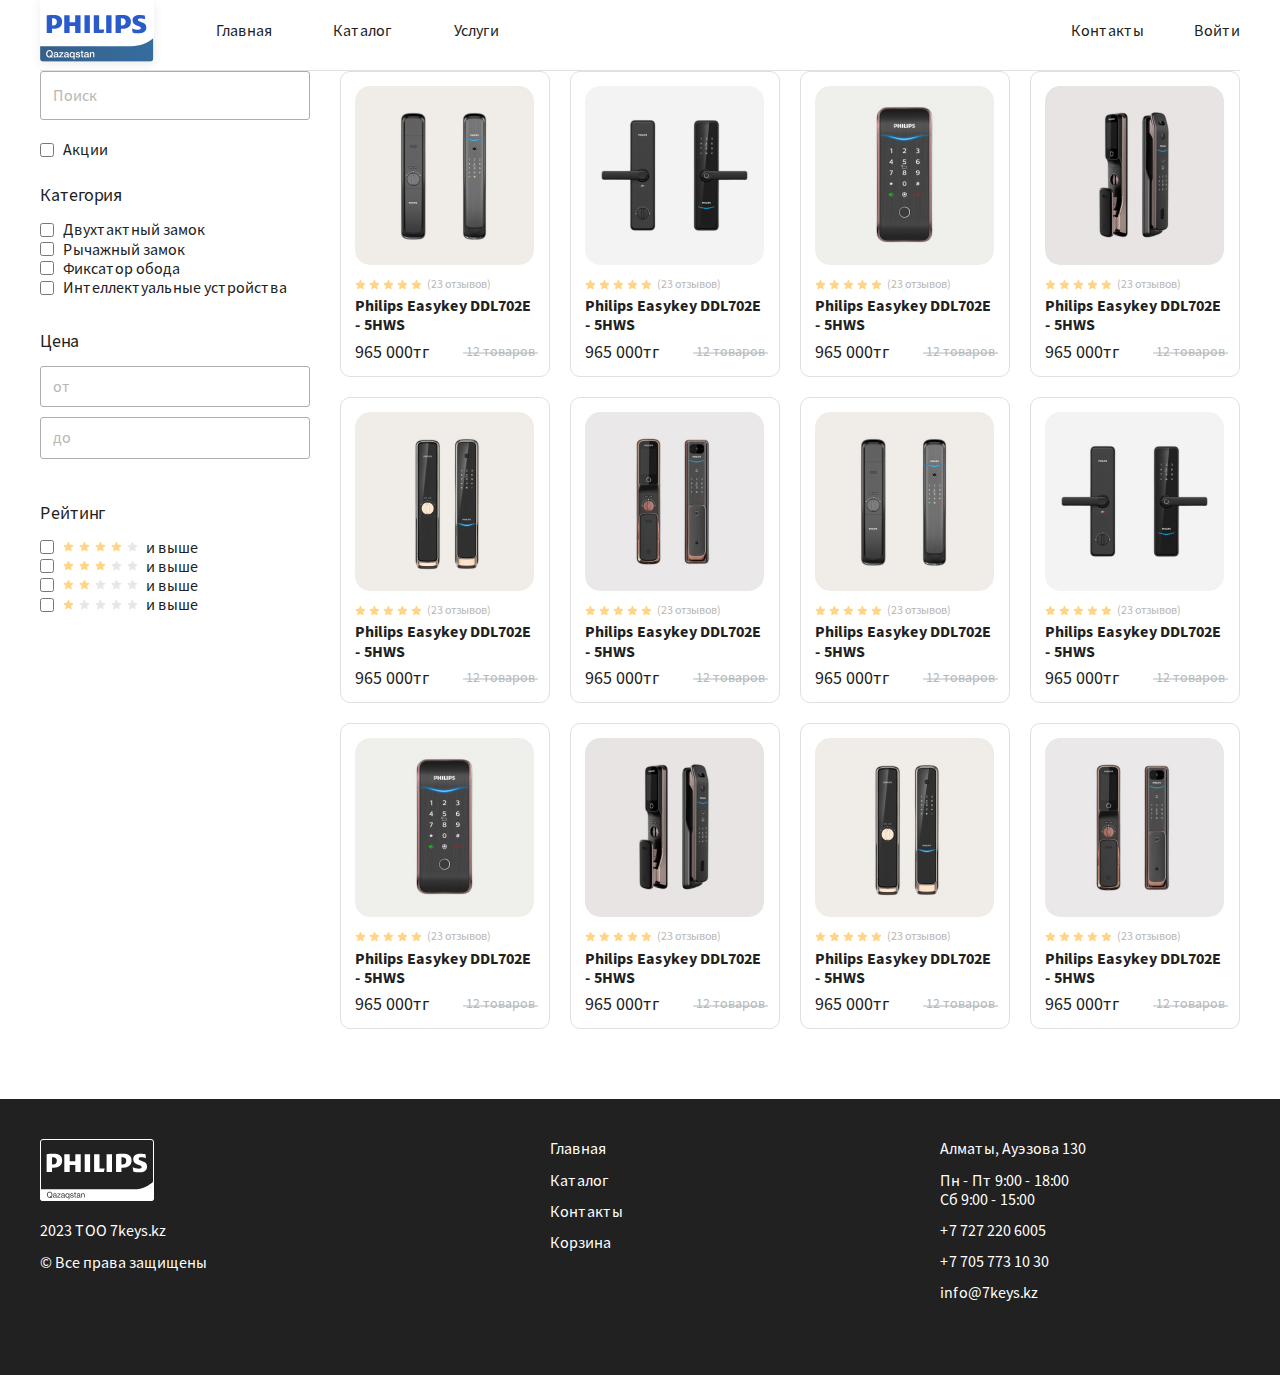
==== commit de87b586: "adaptive intro" ====
--- a/pages/uiLanding/catalog.html
+++ b/pages/uiLanding/catalog.html
@@ -4,7 +4,7 @@
   <meta charset="UTF-8">
   <meta http-equiv="X-UA-Compatible" content="IE=edge">
   <meta name="viewport" content="width=device-width, initial-scale=1.0">
-  <link rel="stylesheet" href="../../../assets/css/index.min.css">
+  <link rel="stylesheet" href="../../assets/css/index.min.css">
   <title>Электронные замки Philips</title>
 </head>
 <body>
@@ -12,7 +12,7 @@
     <div class="wrapper">
       <div class="header-inner">
         <div class="header-col">
-          <a class="header-logo" href="#">
+          <a class="header-logo" href="../../index.html">
             <img src="../../assets/images/logo.svg" alt="">
           </a>
           <a class="header-link line" href="../../index.html">
--- a/assets/css/index.min.css
+++ b/assets/css/index.min.css
@@ -1,7 +1,8 @@
-@import '../fonts/HelveticaNeue/stylesheet.css';
+@import '../fonts/Lora/stylesheet.css';
 @import '../fonts/Roboto/stylesheet.css';
+@import '../fonts/SourceSansPro/stylesheet.css';
 body {
-  font-family: "HelveticaNeue", sans-serif;
+  font-family: "Source Sans Pro";
   font-size: 14px;
   color: #070917;
   background-color: #fff;
@@ -26,7 +27,7 @@
 *:hover,
 *:after {
   box-sizing: border-box;
-  font-family: "HelveticaNeue", sans-serif;
+  font-family: "Source Sans Pro";
 }
 
 h1, h2, h3, h4, h5, h6, p, li, div, span {
@@ -35,14 +36,15 @@
 
 h1, h2, h3, h4, h5, h6 {
   margin: 0;
-  font-family: "HelveticaNeue", sans-serif;
+  font-family: "Source Sans Pro";
   font-weight: 900;
 }
 
 p {
+  font-family: "Source Sans Pro";
   color: #212121;
   font-size: 16px;
-  line-height: 1.6;
+  line-height: 1.2;
   margin: 0;
 }
 
@@ -62,7 +64,7 @@
 a,
 input,
 button {
-  font-family: "HelveticaNeue", sans-serif;
+  font-family: "Source Sans Pro";
   text-decoration: none;
   border: 0;
   margin: 0;
@@ -139,38 +141,47 @@
 .wrapper-header-withSb .wrapper-title {
   margin-bottom: 14px;
 }
-
+@media (max-width: 1200px) {
+  .wrapper {
+    padding: 0 30px;
+  }
+}
+@media (max-width: 992px) {
+  .wrapper-title {
+    font-size: 30px;
+    margin-bottom: 24px;
+  }
+}
+@media (max-width: 768px) {
+  .wrapper {
+    padding: 0 20px;
+  }
+}
 .header {
   width: 100%;
+  position: relative;
   top: 0px;
   z-index: 999;
-  background-color: transparent;
+  background-color: white;
   box-shadow: 0px 2px 10px rgba(0, 0, 0, 0);
-  margin-bottom: 40px;
   transition: all 0.3s linear;
 }
 .header.big .header-logo {
   width: 175px;
+  box-shadow: 4px 2px 10px rgba(0, 0, 0, 0.3);
 }
 .header.big .header-logo img {
   height: 100px;
   width: 185px;
 }
 .header.fixed {
-  background-color: white;
   box-shadow: 0px 2px 10px rgba(0, 0, 0, 0.1);
 }
-.header.fixed .header-text {
-  color: #212121;
-}
-.header-main .header-text {
-  color: white;
-}
 .header-inner {
   display: flex;
   justify-content: space-between;
   align-items: center;
-  padding: 0 0 10px;
+  padding: 0 0 8px;
   border-bottom: 1px solid #E1E1E1;
 }
 .header-col {
@@ -202,7 +213,224 @@
   font-weight: 500;
   margin-bottom: 0;
 }
-
+.header-lang {
+  position: relative;
+}
+.header-lang:hover .header-lang-dropdown {
+  top: 100%;
+  opacity: 1;
+  visibility: visible;
+  transition: top ease-in-out 0.3s, opacity 0.3s linear, visibility 0.4s ease-in-out;
+}
+.header-lang-btn {
+  display: flex;
+  align-items: center;
+  grid-gap: -2px;
+}
+.header-lang-btn .header-text {
+  margin-right: -2px;
+}
+.header-lang-btn svg {
+  display: block;
+  width: 24px;
+  height: 24px;
+}
+.header-lang-btn:focus ~ .header-lang-dropdown {
+  top: 100%;
+  opacity: 1;
+  visibility: visible;
+  transition: top ease-in-out 0.3s, opacity 0.3s linear, visibility 0.4s ease-in-out;
+}
+.header-lang-dropdown {
+  display: flex;
+  flex-direction: column;
+  align-items: center;
+  position: absolute;
+  top: 120%;
+  left: 0;
+  z-index: 3;
+  opacity: 0;
+  visibility: hidden;
+  padding: 4px 0;
+  background: white;
+  box-shadow: 0px 0px 25px rgba(0, 0, 0, 0.08);
+  border-radius: 3px;
+  transition: top ease-in-out 0.3s, opacity 0.4s linear, visibility 0.5s ease-in-out;
+}
+.header-lang-option {
+  padding: 4px 10px;
+  background-color: transparent;
+  transition: all 0.3s ease-in-out;
+}
+.header-lang-option:hover {
+  background-color: rgba(64, 148, 247, 0.1);
+}
+.header-lang-option p {
+  font-weight: 500;
+}
+.header-lang-option.active p {
+  color: #4094F7;
+}
+.header-catalog {
+  width: 100%;
+  position: absolute;
+  top: 120%;
+  left: 0;
+  z-index: 2;
+  padding: 22px 0;
+  opacity: 0;
+  visibility: hidden;
+  background-color: white;
+  box-shadow: 0 0 3px rgba(0, 0, 0, 0.15);
+  transition: top ease-in-out 0.5s, opacity 0.5s linear, visibility 0.6s ease-in-out;
+}
+.header-catalog-wrapper {
+  height: 100%;
+}
+.header-catalog-wrapper:hover .header-catalog {
+  top: 80%;
+  opacity: 1;
+  visibility: visible;
+  transition: top ease-in-out 0.4s, opacity 0.2s linear, visibility 0.5s ease-in-out;
+}
+.header-catalog-wrapper .header-link {
+  display: flex;
+  align-items: center;
+}
+.header-catalog-wrapper .header-link .header-text {
+  margin-right: -2px;
+}
+.header-catalog-wrapper .header-link svg {
+  height: 24px;
+  width: 24px;
+}
+.header-catalog-inner {
+  display: flex;
+  justify-content: space-around;
+}
+.header-catalog-item {
+  display: flex;
+  flex-direction: column;
+  align-items: center;
+  text-align: center;
+}
+.header-catalog-item .categories-preview {
+  margin-bottom: 12px;
+}
+.header-catalog-item .categories-title {
+  margin-bottom: 4px;
+}
+@media (max-width: 1200px) {
+  .header.big .header-logo {
+    width: 159.6px;
+  }
+  .header.big .header-logo img {
+    width: 159.6px;
+    height: 86.8px;
+  }
+  .header-col {
+    grid-gap: 40px;
+  }
+  .header-col:first-of-type {
+    grid-gap: 52px;
+  }
+  .header-logo {
+    height: 62px;
+    width: 114px;
+  }
+  .header-lang-btn {
+    grid-gap: -2px;
+  }
+  .header-lang-btn .header-text {
+    margin-right: -2px;
+  }
+  .header-lang-btn svg {
+    width: 24px;
+    height: 24px;
+  }
+  .header-lang-dropdown {
+    padding: 4px 0;
+    border-radius: 3px;
+  }
+  .header-lang-option {
+    padding: 4px 10px;
+  }
+}
+@media (max-width: 992px) {
+  .header.big .header-logo {
+    width: 86.18px;
+  }
+  .header.big .header-logo img {
+    width: 86.18px;
+    height: 46.87px;
+  }
+  .header-col {
+    grid-gap: 30px;
+  }
+  .header-col:first-of-type {
+    grid-gap: 36px;
+  }
+  .header-logo {
+    width: 86.18px;
+    height: 46.87px;
+  }
+  .header-lang-btn {
+    grid-gap: -2px;
+  }
+  .header-lang-btn .header-text {
+    margin-right: -2px;
+  }
+  .header-lang-btn svg {
+    width: 24px;
+    height: 24px;
+  }
+  .header-lang-dropdown {
+    padding: 4px 0;
+    border-radius: 3px;
+  }
+  .header-lang-option {
+    padding: 4px 10px;
+  }
+}
+@media (max-width: 768px) {
+  .header .desktop {
+    display: none;
+  }
+  .header.big .header-logo {
+    width: 86.18px;
+  }
+  .header.big .header-logo img {
+    width: 86.18px;
+    height: 46.87px;
+  }
+  .header-col {
+    grid-gap: 30px;
+  }
+  .header-col:first-of-type {
+    grid-gap: 36px;
+  }
+  .header-logo {
+    width: 86.18px;
+    height: 46.87px;
+  }
+  .header-lang-btn {
+    grid-gap: -2px;
+  }
+  .header-lang-btn .header-text {
+    margin-right: -2px;
+  }
+  .header-lang-btn svg {
+    width: 24px;
+    height: 24px;
+  }
+  .header-lang-dropdown {
+    padding: 4px 0;
+    border-radius: 3px;
+  }
+  .header-lang-option {
+    padding: 4px 10px;
+  }
+}
 .footer {
   margin-top: 70px;
   padding: 40px 0 60px;
@@ -491,7 +719,6 @@
   transform: rotate(-180deg);
 }
 .modal-count {
-  font-family: "Helvetica Neue";
   color: #FFFFFF;
   position: absolute;
   bottom: -28px;
@@ -717,24 +944,118 @@
   overflow-x: auto;
   grid-gap: 20px;
   margin: 0 -40px;
-}
-
+  padding: 0 40px;
+}
+@media (max-width: 1200px) {
+  .slider-block {
+    margin: 0 -30px;
+    padding: 0 30px;
+  }
+}
+@media (max-width: 768px) {
+  .slider-block {
+    margin: 0 -20px;
+    padding: 0 20px;
+  }
+}
 .main section {
-  margin: 60px 0 70px;
-}
-
+  margin: 70px 0 90px;
+}
+@media (max-width: 1200px) {
+  .main section {
+    margin: 60px 0 80px;
+  }
+}
+@media (max-width: 992px) {
+  .main section {
+    margin: 50px 0 70px;
+  }
+}
+@media (max-width: 768px) {
+  .main section {
+    margin: 40px 0 60px;
+  }
+}
 .intro {
-  background: url("../images/intro/intro-bg.jpg") center no-repeat;
+  margin: 0px !important;
+}
+.intro-slider {
+  position: relative;
+  height: 520px;
+  overflow: hidden;
+}
+.intro-slider .intro-slide:first-of-type {
+  background-position: center;
   background-size: cover;
-  margin: 0px !important;
+  background-repeat: no-repeat;
+}
+.intro-slider .slick-arrow {
+  display: block;
+  height: 0;
+  width: 0;
+  position: absolute;
+  top: 50%;
+  transform: translateY(-50%);
+  z-index: 2;
+}
+.intro-slider .slick-arrow::before {
+  content: "";
+  display: block;
+  height: 32px;
+  width: 32px;
+  position: absolute;
+  left: 50%;
+  top: 50%;
+  transform: translate(-50%, -50%);
+  background: url("../images/arrow-right-with-circle-bg.svg") center no-repeat;
+  background-size: cover;
+}
+.intro-slider .slick-arrow.slick-next {
+  right: 40px;
+}
+.intro-slider .slick-arrow.slick-prev {
+  left: 40px;
+}
+.intro-slider .slick-arrow.slick-prev::before {
+  background: url("../images/arrow-left-with-circle-bg.svg") center no-repeat;
+  background-size: cover;
+}
+.intro-slider .slick-dots {
+  position: absolute;
+  bottom: 20px;
+  left: 0;
+}
+.intro-slider .slick-dots li.slick-active button {
+  background-color: white;
+}
+.intro-slider .slick-dots button {
+  display: block;
+  height: 10px;
+  width: 10px;
+  color: transparent !important;
+  border-radius: 50%;
+  background-color: rgba(255, 255, 255, 0.4);
+}
+.intro-slider .slick-dots button::before {
+  color: transparent !important;
+}
+.intro-slide {
+  background-position: center;
+  background-size: cover;
+  background-repeat: no-repeat;
+}
+.intro-slide-inner {
+  height: 520px;
+  background-position: center;
+  background-size: cover;
+  background-repeat: no-repeat;
 }
 .intro-inner {
-  min-height: 600px;
-  height: 100vh;
-  padding-top: 80px;
+  height: 520px;
   display: flex;
   align-items: center;
   justify-content: space-between;
+  padding: 30px 40px;
 }
 .intro-title {
   font-weight: 500;
@@ -750,16 +1071,20 @@
 .intro-bottom {
   display: flex;
   grid-gap: 40px;
-  margin-bottom: 100px;
 }
 .intro-btn {
   padding: 16px 38px;
   border: 1.4px solid white;
   border-radius: 6px;
+  background-color: transparent;
   font-weight: 500;
   font-size: 16px;
   line-height: 1.2;
   color: white;
+  transition: all 0.3s ease-in-out;
+}
+.intro-btn:hover {
+  background-color: rgba(255, 255, 255, 0.1);
 }
 .intro-contacts {
   display: flex;
@@ -775,20 +1100,254 @@
   background-color: white;
 }
 .intro-preview {
-  width: 435px;
-  height: 550px;
-}
-
+  height: 100%;
+}
+.intro-preview img {
+  height: 100%;
+}
+@media (max-width: 1200px) {
+  .intro-slider {
+    height: 480px;
+  }
+  .intro-slider .slick-arrow::before {
+    height: 30px;
+    width: 30px;
+  }
+  .intro-slider .slick-arrow.slick-next {
+    right: 20px;
+  }
+  .intro-slider .slick-arrow.slick-prev {
+    left: 20px;
+  }
+  .intro-slider .slick-dots {
+    bottom: 18px;
+  }
+  .intro-slider .slick-dots button {
+    height: 10px;
+    width: 10px;
+  }
+  .intro-slide-inner {
+    height: 480px;
+  }
+  .intro-inner {
+    height: 480px;
+    padding: 40px 30px;
+  }
+  .intro-title {
+    font-size: 44px;
+    margin-bottom: 22px;
+  }
+  .intro-text {
+    margin-bottom: 36px;
+  }
+  .intro-bottom {
+    grid-gap: 30px;
+  }
+  .intro-btn {
+    padding: 14px 34px;
+  }
+  .intro-contacts {
+    grid-gap: 18px;
+  }
+  .intro-contacts .line {
+    width: 2px;
+  }
+}
+@media (max-width: 992px) {
+  .intro-slider {
+    height: 400px;
+  }
+  .intro-slider .slick-arrow::before {
+    height: 28px;
+    width: 28px;
+  }
+  .intro-slider .slick-arrow.slick-next {
+    right: 28px;
+  }
+  .intro-slider .slick-arrow.slick-prev {
+    left: 28px;
+  }
+  .intro-slider .slick-dots {
+    bottom: 12px;
+  }
+  .intro-slider .slick-dots button {
+    height: 8px;
+    width: 8px;
+  }
+  .intro-slide-inner {
+    height: 400px;
+  }
+  .intro-inner {
+    height: 400px;
+    padding: 50px 30px;
+  }
+  .intro-title {
+    font-size: 40px;
+    margin-bottom: 20px;
+  }
+  .intro-text {
+    margin-bottom: 32px;
+  }
+  .intro-bottom {
+    grid-gap: 28px;
+  }
+  .intro-btn {
+    padding: 12px 30px;
+  }
+  .intro-contacts {
+    grid-gap: 16px;
+  }
+  .intro-contacts .line {
+    width: 1.2px;
+  }
+}
+@media (max-width: 768px) {
+  .intro-slider {
+    height: 300px;
+  }
+  .intro-slider .slick-arrow {
+    display: none !important;
+  }
+  .intro-slider .slick-dots {
+    bottom: 12px;
+  }
+  .intro-slider .slick-dots button {
+    height: 8px;
+    width: 8px;
+  }
+  .intro-slide-inner {
+    height: 300px;
+  }
+  .intro-inner {
+    height: 300px;
+    padding: 30px 20px 50px;
+  }
+  .intro-title {
+    font-size: 36px;
+    margin-bottom: 18px;
+  }
+  .intro-text {
+    margin-bottom: 28px;
+  }
+  .intro-bottom {
+    grid-gap: 28px;
+  }
+  .intro-btn {
+    padding: 12px 30px;
+  }
+  .intro-contacts {
+    grid-gap: 16px;
+  }
+  .intro-contacts .line {
+    width: 1.2px;
+  }
+  .intro-preview {
+    display: none;
+  }
+}
+@media (max-width: 576px) {
+  .intro-slider {
+    height: 320px;
+  }
+  .intro-slider .slick-arrow {
+    display: none !important;
+  }
+  .intro-slider .slick-dots {
+    bottom: 4px;
+  }
+  .intro-slider .slick-dots button {
+    height: 6px;
+    width: 6px;
+  }
+  .intro-slide-inner {
+    height: 320px;
+  }
+  .intro-inner {
+    height: 320px;
+    padding: 30px 10px 40px;
+  }
+  .intro-title {
+    font-size: 32px;
+    margin-bottom: 12px;
+  }
+  .intro-text {
+    margin-bottom: 24px;
+  }
+  .intro-bottom {
+    flex-direction: column;
+    align-items: flex-start;
+    grid-gap: 20px;
+  }
+  .intro-btn {
+    padding: 12px 30px;
+  }
+  .intro-contacts {
+    grid-gap: 14px;
+  }
+  .intro-contacts .line {
+    width: 1.2px;
+  }
+  .intro-preview {
+    display: none;
+  }
+}
 .aboutUs-inner {
   display: flex;
   align-items: center;
   justify-content: space-between;
   grid-gap: 40px;
 }
+.aboutUs-photo {
+  width: 485px;
+  height: 405px;
+}
 .aboutUs p {
   margin-bottom: 10px;
-}
-
+  font-size: 18px;
+}
+@media (max-width: 1200px) {
+  .aboutUs-inner {
+    display: flex;
+    align-items: center;
+    justify-content: space-between;
+    grid-gap: 40px;
+  }
+  .aboutUs-photo {
+    width: 430px;
+    height: 360px;
+  }
+  .aboutUs p {
+    margin-bottom: 10px;
+    font-size: 18px;
+  }
+}
+@media (max-width: 992px) {
+  .aboutUs-inner {
+    grid-gap: 30px;
+  }
+  .aboutUs-photo {
+    width: 318px;
+    height: 264px;
+  }
+  .aboutUs p {
+    margin-bottom: 10px;
+    font-size: 16px;
+  }
+}
+@media (max-width: 768px) {
+  .aboutUs-inner {
+    flex-direction: column;
+    grid-gap: 30px;
+  }
+  .aboutUs-photo {
+    width: 100%;
+    height: 280px;
+  }
+  .aboutUs p {
+    margin-bottom: 10px;
+    font-size: 16px;
+  }
+}
 .advantages {
   background: url("../images/advantages-bg.jpg") center no-repeat;
   background-size: cover;
@@ -810,10 +1369,44 @@
   width: 24px;
 }
 .advantages-text {
+  font-size: 18px;
   padding-top: 4px;
   color: white;
 }
-
+@media (max-width: 1200px) {
+  .advantages-inner {
+    padding: 60px 0 70px;
+  }
+  .advantages-item {
+    grid-gap: 10px;
+    margin-bottom: 14px;
+  }
+  .advantages-item svg {
+    height: 24px;
+    width: 24px;
+  }
+  .advantages-text {
+    font-size: 18px;
+    padding-top: 4px;
+  }
+}
+@media (max-width: 992px) {
+  .advantages-inner {
+    padding: 50px 0 60px;
+  }
+  .advantages-item {
+    grid-gap: 10px;
+    margin-bottom: 12px;
+  }
+  .advantages-item svg {
+    height: 20px;
+    width: 20px;
+  }
+  .advantages-text {
+    font-size: 16px;
+    padding-top: 3px;
+  }
+}
 .gallery-inner {
   display: flex;
   align-items: center;
@@ -837,7 +1430,6 @@
   margin-bottom: 50px;
 }
 .gallery-link {
-  font-family: "Helvetica Neue";
   font-weight: 500;
   font-size: 28px;
   color: #212121;
@@ -866,7 +1458,6 @@
   border-radius: 50%;
 }
 .review-author-name {
-  font-family: "Helvetica Neue";
   font-weight: 500;
   font-size: 16px;
   line-height: 1.4;
@@ -892,8 +1483,46 @@
   line-height: 1;
   color: #B7B7B7;
 }
-.review-commet {
-  font-family: "Helvetica Neue";
+.aboutSafe .wrapper-header-withSb {
+  display: flex;
+  flex-direction: column;
+  align-items: center;
+}
+.aboutSafe .wrapper-title, .aboutSafe .wrapper-subtitle {
+  text-align: center;
+}
+.aboutSafe .wrapper-subtitle {
+  max-width: 600px;
+}
+.aboutSafe-inner {
+  display: grid;
+  grid-template-columns: 1fr 420px;
+  grid-gap: 60px;
+}
+.aboutSafe-content {
+  display: grid;
+  grid-template-columns: repeat(2, 1fr);
+  grid-gap: 48px 65px;
+}
+.aboutSafe-preview {
+  padding-bottom: 100%;
+  background-color: #EAEAEA;
+}
+.aboutSafe-item-icon {
+  height: 48px;
+  width: 49px;
+  border-radius: 50%;
+  background-color: #EAEAEA;
+  margin-bottom: 14px;
+}
+.aboutSafe-item-title {
+  font-weight: 700;
+  font-size: 18px;
+  line-height: 1.2;
+  margin-bottom: 14px;
+}
+.aboutSafe-item-description {
+  line-height: 1.4;
 }
 
 .contacts-block {
@@ -926,41 +1555,326 @@
   background-color: #EAEAEA;
 }
 
-.device-intro {
+.deviceIntro-inner {
   display: grid;
   grid-template-columns: 520px 1fr;
   grid-gap: 40px;
 }
-.device-preview-big {
+.deviceIntro-preview-big {
   padding-bottom: 77%;
-  background-color: grey;
+  background-color: white;
   border: 1px solid #E7E7E7;
   margin-bottom: 10px;
   position: relative;
 }
-.device-preview-big .device-preview-big button {
+.deviceIntro-preview-big button.zoom {
   position: absolute;
   top: 3px;
   right: 3px;
 }
-.device-preview-big .device-preview-big button svg {
+.deviceIntro-preview-big button.zoom svg {
   height: 48px !important;
   width: 48px !important;
 }
-.device-preview-item {
+.deviceIntro-preview-item {
   height: 80px;
   width: 80px;
-}
-.device-preview-item.big {
+  border: 1px solid #E7E7E7;
+}
+.deviceIntro-preview-item.big {
   height: 100%;
   width: 100%;
   position: absolute;
   top: 0;
   left: 0;
 }
-.device-preview-slider {
+.deviceIntro-preview-item.big img {
+  height: 100%;
+  width: auto;
+  position: absolute;
+  top: 0;
+  left: 50%;
+  transform: translateX(-50%);
+}
+.deviceIntro-preview-slider {
   display: flex;
   grid-gap: 16px;
+}
+.deviceIntro-categories {
+  display: flex;
+  flex-wrap: wrap;
+  grid-gap: 10px;
+  margin-bottom: 8px;
+}
+.deviceIntro-categories-item {
+  font-size: 14px;
+  color: #212121;
+  padding: 0px 8px;
+  background: #EEF0F2;
+  border-radius: 6px;
+}
+.deviceIntro-title {
+  font-weight: 700;
+  font-size: 36px;
+  line-height: 1.8;
+  margin-bottom: 12px;
+}
+.deviceIntro-prices {
+  display: flex;
+  grid-gap: 40px;
+  margin-bottom: 25px;
+}
+.deviceIntro-prices-now {
+  font-weight: 600;
+  font-size: 24px;
+  line-height: 29px;
+  color: #4094F7;
+}
+.deviceIntro-prices-old {
+  font-family: "Roboto";
+  font-size: 18px;
+  line-height: 1.4;
+  color: #B7B7B7;
+  position: relative;
+}
+.deviceIntro-prices-old::after {
+  content: "";
+  display: block;
+  height: 1.8px;
+  width: 120%;
+  position: absolute;
+  top: 50%;
+  left: 50%;
+  transform: translate(-50%, -50%);
+  background-color: #B7B7B7;
+}
+.deviceIntro-content-btns {
+  display: flex;
+  grid-gap: 15px;
+}
+.deviceIntro-content-btns button {
+  height: 52px;
+}
+.deviceIntro-content-btns button.filled {
+  width: 315px;
+}
+.deviceIntro-content-btns button.favorite {
+  height: 52px;
+  width: 52px;
+  border: 1.4px solid #212121;
+  border-radius: 6px;
+}
+
+.deviceInfo-inner {
+  display: grid;
+  grid-template-columns: 1fr 370px;
+  grid-gap: 50px;
+  padding-top: 40px;
+  border-top: 1px solid #DADADA;
+}
+.deviceInfo-main-titles {
+  display: flex;
+  grid-gap: 132px;
+}
+.deviceInfo-main-title {
+  font-weight: 400;
+  font-size: 20px;
+  line-height: 1.1;
+  margin-bottom: 32px;
+  position: relative;
+}
+.deviceInfo-main-title.active {
+  font-weight: 500;
+}
+.deviceInfo-main-title.active::after {
+  background-color: #212121;
+}
+.deviceInfo-main-title::after {
+  content: "";
+  display: block;
+  height: 2px;
+  width: 100%;
+  position: absolute;
+  bottom: -12px;
+  left: 0;
+  background-color: transparent;
+}
+.deviceInfo-description * {
+  line-height: 1.2;
+}
+.deviceInfo-review {
+  margin-bottom: 26px;
+}
+.deviceInfo-review-top {
+  display: flex;
+  justify-content: space-between;
+  align-items: center;
+  margin-bottom: 14px;
+}
+.deviceInfo-review-author {
+  display: flex;
+  align-items: center;
+  grid-gap: 18px;
+}
+.deviceInfo-review-author-avatar {
+  height: 40px;
+  width: 40px;
+  background-color: #EAEAEA;
+  border-radius: 50%;
+}
+.deviceInfo-review-author-name {
+  font-weight: 500;
+  font-size: 16px;
+}
+.deviceInfo-review-rating {
+  display: flex;
+  align-items: center;
+  grid-gap: 18px;
+}
+.deviceInfo-review-rating-stars {
+  display: flex;
+  grid-gap: 4px;
+}
+.deviceInfo-review-rating-stars svg {
+  display: block;
+  height: 11px;
+  width: 11px;
+}
+.deviceInfo-review-rating-date {
+  color: #B7B7B7;
+}
+.deviceInfo-specifications-block {
+  margin-bottom: 30px;
+}
+.deviceInfo-specifications-block:last-child {
+  margin-bottom: 0;
+}
+.deviceInfo-specifications-title {
+  font-weight: 500;
+  font-size: 18px;
+  line-height: 1.2;
+  margin-bottom: 16px;
+}
+.deviceInfo-specifications-item {
+  display: flex;
+  justify-content: space-between;
+  margin-bottom: 8px;
+}
+.deviceInfo-specifications span {
+  font-weight: 400;
+  font-size: 16px;
+}
+.deviceInfo-specifications-dotsBox {
+  flex: 1;
+  position: relative;
+}
+.deviceInfo-specifications-dotsBox::after {
+  content: "";
+  background: url("../images/dot.svg") left;
+  display: block;
+  width: 100%;
+  height: 3px;
+  position: absolute;
+  left: 0;
+  bottom: 3px;
+}
+.deviceInfo-youtube {
+  padding-bottom: 56.2%;
+  margin-bottom: 22px;
+  position: relative;
+}
+.deviceInfo-youtube iframe {
+  width: 100% !important;
+  height: 100% !important;
+  position: absolute;
+  left: 0;
+  top: 0;
+}
+.deviceInfo-docs {
+  display: flex;
+  align-items: center;
+  gap: 20px;
+  padding: 14px 18px;
+  border: 1px solid #9E9E9E;
+  border-radius: 3px;
+  transition: all ease-in-out 0.3s;
+}
+.deviceInfo-docs svg {
+  display: block;
+  height: 38px;
+  width: 38px;
+  fill: #CDCDCD;
+  transition: all ease-in-out 0.3s;
+}
+.deviceInfo-docs-title {
+  font-weight: 500;
+  font-size: 18px;
+  line-height: 1.2;
+  transition: all ease-in-out 0.3s;
+}
+.deviceInfo-docs:hover {
+  background-color: rgba(64, 148, 247, 0.05);
+  border-color: #4094F7;
+}
+.deviceInfo-docs:hover svg {
+  fill: #4094F7;
+}
+.deviceInfo-docs:hover .deviceInfo-docs-title {
+  color: #4094F7;
+}
+
+.deviceFeatures .wrapper-title {
+  text-align: center;
+}
+.deviceFeatures .wrapper-subtitle {
+  text-align: center;
+}
+.deviceFeatures-items {
+  display: flex;
+  justify-content: space-between;
+  grid-gap: 60px;
+}
+.deviceFeatures-item {
+  display: flex;
+  flex-direction: column;
+  align-items: center;
+}
+.deviceFeatures-item-logo {
+  height: 52px;
+  width: 52px;
+  overflow: hidden;
+  margin-bottom: 24px;
+}
+.deviceFeatures-item-title {
+  font-weight: 500;
+  font-size: 20px;
+  line-height: 1.1;
+  margin-bottom: 14px;
+}
+.deviceFeatures-item-subtitle {
+  line-height: 1.4;
+  text-align: center;
+}
+
+.deviceFooter {
+  width: 100%;
+  height: 250px;
+  padding: 62px 0;
+  background: #212121;
+}
+.deviceFooter-inner {
+  display: flex;
+  flex-direction: column;
+  align-items: center;
+}
+.deviceFooter-title {
+  font-weight: 700;
+  font-size: 38px;
+  color: white;
+  margin-bottom: 28px;
+}
+.deviceFooter-btn {
+  width: 315px;
 }
 
 .catalog-inner {
@@ -969,7 +1883,6 @@
   grid-gap: 30px;
 }
 .catalog-filter-title {
-  font-family: "Helvetica Neue";
   font-weight: 500;
   font-size: 18px;
   color: #212121;
@@ -1053,7 +1966,6 @@
   width: 10px;
 }
 .locks-review {
-  font-family: "Helvetica Neue";
   font-weight: 400;
   font-size: 12px;
   line-height: 1.1;
@@ -1063,7 +1975,6 @@
   font-weight: 700;
   font-size: 16px;
   line-height: 1.2;
-  font-family: "Helvetica Neue";
   color: #212121;
   margin-bottom: 6px;
 }
@@ -1073,7 +1984,6 @@
   justify-content: space-between;
 }
 .locks-price {
-  font-family: "Helvetica Neue";
   font-weight: 500;
   font-size: 18px;
   line-height: 1.2;
@@ -1081,7 +1991,6 @@
   color: #212121;
 }
 .locks-oldPrice {
-  font-family: "Helvetica Neue";
   font-weight: 400;
   font-size: 14px;
   line-height: 1.4;
@@ -1108,7 +2017,6 @@
   gap: 12px;
   min-width: 330px;
   width: 330px;
-  height: 148px;
   background: #FFFFFF;
   border: 1px solid #E0E0E0;
   border-radius: 10px;
@@ -1124,17 +2032,74 @@
   font-weight: 500;
   font-size: 18px;
   line-height: 1.2;
-  font-family: "Helvetica Neue";
   color: #212121;
   margin-bottom: 6px;
 }
 .categories-text {
-  font-family: "Helvetica Neue";
   font-weight: 400;
   font-size: 14px;
   color: #B7B7B7;
 }
-
+@media (max-width: 1200px) {
+  .categories-item {
+    padding: 14px;
+    gap: 12px;
+    min-width: 315px;
+    width: 315px;
+    border-radius: 10px;
+  }
+  .categories-preview {
+    width: 110px;
+    height: 110px;
+    border-radius: 10px;
+  }
+  .categories-title {
+    margin-bottom: 6px;
+  }
+  .categories-text {
+    font-size: 14px;
+  }
+}
+@media (max-width: 992px) {
+  .categories-item {
+    padding: 12px;
+    gap: 10px;
+    min-width: 280px;
+    width: 280px;
+    border-radius: 8px;
+  }
+  .categories-preview {
+    width: 90px;
+    height: 90px;
+    border-radius: 8px;
+  }
+  .categories-title {
+    margin-bottom: 6px;
+  }
+  .categories-text {
+    font-size: 14px;
+  }
+}
+@media (max-width: 768px) {
+  .categories-item {
+    padding: 10px;
+    gap: 10px;
+    min-width: 260px;
+    width: 260px;
+    border-radius: 8px;
+  }
+  .categories-preview {
+    width: 70px;
+    height: 70px;
+    border-radius: 8px;
+  }
+  .categories-title {
+    margin-bottom: 6px;
+  }
+  .categories-text {
+    font-size: 14px;
+  }
+}
 .partners-inner {
   display: flex;
   grid-gap: 75px;
@@ -1179,12 +2144,10 @@
 .projects-subtitle {
   font-weight: 500;
   font-size: 14px;
-  font-family: "Helvetica Neue";
   color: #212121;
   margin-bottom: 6px;
 }
 .projects-title {
-  font-family: "Helvetica Neue";
   font-weight: 500;
   font-size: 18px;
   line-height: 1.2;
